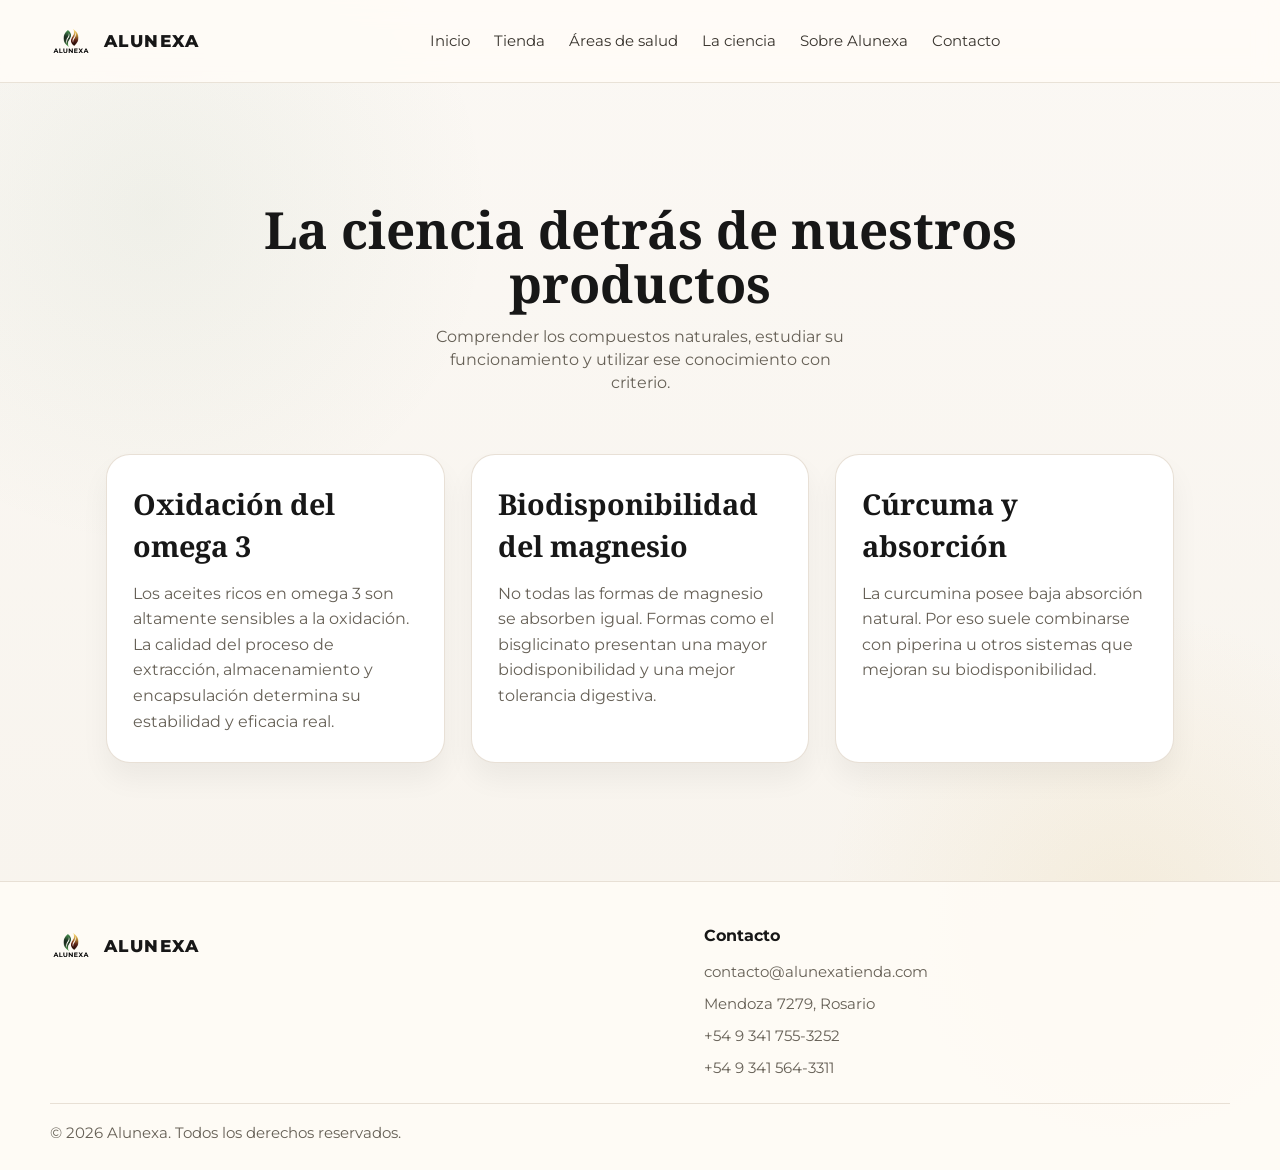
==== ciencia.html @ 4ccedc5e "Create science page" ====
<!DOCTYPE html>
<html lang="es">
<head>

<meta charset="UTF-8">
<meta name="viewport" content="width=device-width, initial-scale=1.0">

<title>La ciencia detrás de nuestros productos</title>

<meta name="description" content="Información clara y basada en evidencia sobre los compuestos presentes en los productos Alunexa.">

<link rel="preconnect" href="https://fonts.googleapis.com">
<link rel="preconnect" href="https://fonts.gstatic.com" crossorigin>

<link href="https://fonts.googleapis.com/css2?family=Montserrat:wght@400;500;600;700&family=Noto+Sans:wght@400;500;600&family=Noto+Serif:wght@400;500;700&display=swap" rel="stylesheet">

<link rel="stylesheet" href="styles.css">

<style>

.science-page{
padding:120px 0 90px;
}

.science-header{
max-width:900px;
margin:0 auto 60px;
text-align:center;
}

.science-header h1{
margin:0 0 14px;
font-family:"Noto Serif",serif;
font-size:clamp(2.6rem,4vw,4rem);
line-height:1.05;
}

.science-header p{
margin:0 auto;
max-width:40ch;
color:var(--muted);
}

.science-grid{
max-width:1100px;
margin:0 auto;
display:grid;
grid-template-columns:repeat(3,minmax(0,1fr));
gap:26px;
padding:0 16px;
}

.science-card{
background:white;
border:1px solid rgba(231,223,212,.95);
border-radius:24px;
padding:28px 26px;
box-shadow:0 16px 28px rgba(17,17,17,.05);
}

.science-card h2{
margin:0 0 14px;
font-family:"Noto Serif",serif;
font-size:1.8rem;
}

.science-card p{
margin:0;
color:var(--muted);
line-height:1.6;
}

@media (max-width:900px){

.science-grid{
grid-template-columns:1fr;
}

}

</style>

</head>

<body>

<header class="site-header">

<div class="container header-inner">

<a href="index.html" class="brand">
<img class="brand-logo" src="assets/logo-alunexa.svg" alt="Logo Alunexa">
<div class="brand-name">ALUNEXA</div>
</a>

<nav class="nav" aria-label="Principal">

<a href="index.html">Inicio</a>
<a href="tienda.html">Tienda</a>
<a href="index.html#areas">Áreas de salud</a>
<a href="ciencia.html">La ciencia</a>
<a href="sobre-alunexa.html">Sobre Alunexa</a>
<a href="sobre-alunexa.html#contacto">Contacto</a>

</nav>

</div>

</header>

<main class="science-page">

<section class="science-header">

<h1>La ciencia detrás de nuestros productos</h1>

<p>
Comprender los compuestos naturales, estudiar su funcionamiento y utilizar ese conocimiento con criterio.
</p>

</section>

<section class="science-grid">

<article id="omega-3" class="science-card">

<h2>Oxidación del omega 3</h2>

<p>
Los aceites ricos en omega 3 son altamente sensibles a la oxidación. La calidad del proceso de extracción, almacenamiento y encapsulación determina su estabilidad y eficacia real.
</p>

</article>

<article id="magnesio" class="science-card">

<h2>Biodisponibilidad del magnesio</h2>

<p>
No todas las formas de magnesio se absorben igual. Formas como el bisglicinato presentan una mayor biodisponibilidad y una mejor tolerancia digestiva.
</p>

</article>

<article id="curcuma" class="science-card">

<h2>Cúrcuma y absorción</h2>

<p>
La curcumina posee baja absorción natural. Por eso suele combinarse con piperina u otros sistemas que mejoran su biodisponibilidad.
</p>

</article>

</section>

</main>

<footer class="site-footer">

<div class="container">

<div class="footer-grid" style="grid-template-columns:1.2fr 1fr;">

<div class="footer-brand">

<div class="brand">
<img class="brand-logo" src="assets/logo-alunexa.svg" alt="Logo Alunexa">
<div class="brand-name">ALUNEXA</div>
</div>

</div>

<div class="footer-col">

<h4>Contacto</h4>

<div class="footer-links">

<a href="mailto:contacto@alunexatienda.com">contacto@alunexatienda.com</a>
<span>Mendoza 7279, Rosario</span>
<a href="tel:+5493417553252">+54 9 341 755-3252</a>
<a href="tel:+5493415643311">+54 9 341 564-3311</a>

</div>

</div>

</div>

<div class="footer-bottom">

<span>© 2026 Alunexa. Todos los derechos reservados.</span>

</div>

</div>

</footer>

</body>

</html>
---- styles.css ----
:root{
  --bg:#f7f3ec;
  --bg-soft:#fffdfa;
  --line:#e7dfd4;
  --text:#171717;
  --muted:#666056;
  --green:#437848;
  --green-deep:#23482c;
  --gold:#d6b15a;
  --shadow:0 18px 34px rgba(17,17,17,.08);
  --radius-xl:30px;
  --radius-lg:24px;
  --radius-md:18px;
  --container:1180px;
}

*{box-sizing:border-box}
html{scroll-behavior:smooth}
body{
  margin:0;
  font-family:"Montserrat","Noto Sans",Arial,sans-serif;
  color:var(--text);
  background:
    radial-gradient(circle at 12% 18%, rgba(67,120,72,.06), transparent 23%),
    radial-gradient(circle at 88% 78%, rgba(214,177,90,.12), transparent 21%),
    linear-gradient(180deg, #fbf8f4 0%, var(--bg) 100%);
  line-height:1.45;
}

img{max-width:100%;display:block}
a{text-decoration:none;color:inherit}
button{font:inherit}

.container{
  width:min(var(--container), calc(100% - 34px));
  margin:0 auto;
}

.section{padding:76px 0}
.section-tight{padding:52px 0}

.heading-serif{
  font-family:"Noto Serif",serif;
  font-weight:500;
  letter-spacing:-.02em;
}

.eyebrow{
  display:inline-flex;
  align-items:center;
  gap:10px;
  text-transform:uppercase;
  letter-spacing:.16em;
  font-size:.82rem;
  font-weight:700;
  color:var(--green-deep);
}
.eyebrow::before,
.eyebrow::after{
  content:"";
  width:26px;
  height:1px;
  background:rgba(35,72,44,.28);
}

.section-head{
  max-width:880px;
  margin:0 auto;
  text-align:center;
}
.section-title{
  margin:0;
  font-size:clamp(1.95rem, 3vw, 3rem);
  line-height:1.12;
}
.section-head p{
  margin:14px auto 0;
  max-width:58ch;
  color:var(--muted);
  font-size:1rem;
}

.site-header{
  position:sticky;
  top:0;
  z-index:20;
  backdrop-filter:blur(12px);
  background:rgba(255,252,247,.84);
  border-bottom:1px solid rgba(231,223,212,.9);
}
.header-inner{
  min-height:82px;
  display:grid;
  grid-template-columns:auto 1fr auto;
  gap:20px;
  align-items:center;
}
.brand{
  display:flex;
  align-items:center;
  gap:12px;
}
.brand-logo{
  width:42px;
  height:42px;
  object-fit:contain;
}
.brand-name{
  font-size:1.08rem;
  font-weight:800;
  letter-spacing:.08em;
}

.nav{
  display:flex;
  justify-content:center;
  gap:24px;
  flex-wrap:wrap;
}
.nav a{
  position:relative;
  padding:6px 0;
  font-size:.95rem;
  color:#39342e;
}
.nav a::after{
  content:"";
  position:absolute;
  left:0;
  bottom:0;
  width:100%;
  height:1px;
  background:var(--gold);
  transform:scaleX(0);
  transform-origin:center;
  transition:transform .22s ease;
}
.nav a:hover::after{transform:scaleX(1)}

.header-actions{
  display:flex;
  align-items:center;
  gap:10px;
}

.icon-btn,
.btn,
.btn-mini{
  border-radius:999px;
  border:1px solid transparent;
  transition:.22s ease;
  cursor:pointer;
}
.icon-btn{
  width:44px;
  height:44px;
  display:inline-grid;
  place-items:center;
  background:var(--bg-soft);
  border-color:rgba(231,223,212,.95);
  box-shadow:0 8px 18px rgba(17,17,17,.05);
  font-size:1.1rem;
}
.btn,
.btn-mini{
  min-height:38px;
  padding:0 15px;
  font-size:.83rem;
  letter-spacing:.02em;
  background:linear-gradient(180deg, #e0c26d 0%, var(--gold) 100%);
  color:#312617;
  font-weight:700;
  box-shadow:0 10px 18px rgba(214,177,90,.18);
}
.btn{
  min-height:50px;
  padding:0 22px;
}
.btn-mini{
  min-height:40px;
  padding:0 16px;
  font-size:.88rem;
}
.icon-btn:hover,
.btn:hover,
.btn-mini:hover{
  transform:translateY(-1px);
}

.hero-wrap{padding:26px 0 22px}
.hero-stack{
  background:rgba(255,253,250,.82);
  border:1px solid rgba(231,223,212,.95);
  border-radius:var(--radius-xl);
  overflow:hidden;
  box-shadow:var(--shadow);
  position:relative;
}
.hero-slider{
  position:relative;
}
.hero-track{
  display:flex;
  width:100%;
  transition:transform .45s ease;
  will-change:transform;
}
.hero-panel{
  min-width:100%;
  min-height:540px;
  display:grid;
  grid-template-columns:.9fr 1.1fr;
  align-items:stretch;
  background:
    linear-gradient(180deg, rgba(255,255,255,.92), rgba(255,255,255,.95)),
    linear-gradient(135deg, #fbf8f3 0%, #f2ece2 100%);
}
.hero-copy{
  padding:78px 56px 74px 64px;
  display:flex;
  flex-direction:column;
  justify-content:center;
  position:relative;
  z-index:2;
}
.hero-copy h1,
.hero-copy h2{
  margin:0 0 18px;
  line-height:1.02;
  max-width:10ch;
  font-size:clamp(2.4rem, 4.6vw, 4.4rem);
}
.hero-copy p{
  margin:0 0 24px;
  max-width:30ch;
  font-size:1.04rem;
  color:var(--muted);
}
.mini-note{
  font-size:.84rem;
  text-transform:uppercase;
  letter-spacing:.16em;
  font-weight:700;
  color:var(--green-deep);
  margin-bottom:18px;
}

.hero-visual{
  position:relative;
  overflow:hidden;
  background:
    radial-gradient(circle at 75% 28%, rgba(67,120,72,.12), transparent 24%),
    radial-gradient(circle at 32% 82%, rgba(214,177,90,.16), transparent 24%),
    linear-gradient(135deg, #f9f5ee 0%, #eee7dc 100%);
}
.hero-products{
  position:absolute;
  inset:0;
  display:flex;
  align-items:end;
  justify-content:center;
  gap:20px;
  padding:34px 34px 28px;
  z-index:2;
}

.texture,
.abstract{
  position:absolute;
  pointer-events:none;
}
.texture-a{
  width:180px;
  height:180px;
  left:16px;
  top:20px;
  opacity:.16;
  background:radial-gradient(circle at 40% 40%, rgba(67,120,72,.28), transparent 62%);
}
.texture-b{
  width:160px;
  height:160px;
  right:18px;
  bottom:18px;
  opacity:.16;
  background:radial-gradient(circle at 55% 55%, rgba(214,177,90,.32), transparent 64%);
}
.abstract.seed{
  width:180px;
  height:180px;
  left:14px;
  top:26px;
  opacity:.18;
  background-image:
    radial-gradient(ellipse at 50% 50%, rgba(142,112,71,.6) 0 18%, transparent 19%),
    radial-gradient(ellipse at 30% 70%, rgba(142,112,71,.45) 0 14%, transparent 15%),
    radial-gradient(ellipse at 70% 30%, rgba(142,112,71,.38) 0 12%, transparent 13%);
}
.abstract.turmeric{
  width:188px;
  height:120px;
  left:24px;
  bottom:18px;
  opacity:.18;
  background-image:
    radial-gradient(ellipse at 42% 52%, rgba(209,141,54,.44) 0 28%, transparent 29%),
    radial-gradient(ellipse at 68% 52%, rgba(209,141,54,.32) 0 24%, transparent 25%);
}
.abstract.b12leaf{
  width:180px;
  height:240px;
  right:16px;
  top:22px;
  opacity:.18;
  background-image:linear-gradient(180deg, rgba(104,146,80,.44), rgba(78,112,57,.22));
  clip-path:polygon(51% 0, 62% 8%, 76% 18%, 88% 34%, 95% 52%, 92% 76%, 79% 94%, 60% 100%, 49% 83%, 42% 66%, 36% 48%, 32% 32%, 35% 16%);
}
.abstract.orange{
  width:200px;
  height:200px;
  right:26px;
  bottom:24px;
  opacity:.14;
  background-image:
    radial-gradient(circle at 50% 50%, rgba(214,145,61,.34) 0 28%, transparent 29%),
    radial-gradient(circle at 50% 50%, rgba(214,145,61,.2) 30% 38%, transparent 39%);
}
.abstract.almond{
  opacity:.12;
}
.abstract.oil{
  width:200px;
  height:160px;
  opacity:.12;
  background-image:
    radial-gradient(circle at 48% 55%, rgba(208,170,83,.34) 0 18%, transparent 19%),
    radial-gradient(circle at 68% 66%, rgba(208,170,83,.24) 0 10%, transparent 11%);
}

.hero-slider-controls{
  position:absolute;
  inset:0;
  z-index:5;
  pointer-events:none;
}
.hero-nav,
.hero-dots{
  pointer-events:auto;
}
.hero-nav{
  position:absolute;
  inset:0;
}
.hero-arrow{
  position:absolute;
  top:50%;
  transform:translateY(-50%);
  width:36px;
  height:36px;
  border-radius:999px;
  border:1px solid rgba(231,223,212,.72);
  background:rgba(255,253,250,.42);
  color:rgba(23,23,23,.42);
  display:grid;
  place-items:center;
  box-shadow:0 8px 18px rgba(17,17,17,.03);
  cursor:pointer;
  opacity: 0.16;
  transition:.22s ease;
  backdrop-filter:blur(4px);
}

.hero-arrow:hover{
  opacity:.62;
  background:rgba(255,253,250,.68);
  color:rgba(23,23,23,.62);
}
#heroPrev{
  left:12px;
}

#heroNext{
  right:12px;
}
.hero-dots{
  position:absolute;
  right:16px;
  top:50%;
  transform:translateY(-50%);
  display:flex;
  flex-direction:column;
  gap:8px;
  align-items:center;
  justify-content:center;
}
.hero-dot{
  width:6px;
  height:6px;
}

.hero-dot.active{
  width:28px;
  height:6px;
}

.quote-block{
  text-align:center;
  background:
radial-gradient(circle at 15% 20%, rgba(67,120,72,.05), transparent 25%),
radial-gradient(circle at 85% 80%, rgba(214,177,90,.08), transparent 22%),
rgba(255,253,249,.6);
  border-top:1px solid rgba(231,223,212,.85);
  border-bottom:1px solid rgba(231,223,212,.85);
  position:relative;
  overflow:hidden;
  padding:80px 0;
}
.quote-card{
  position:relative;
  z-index:1;
  padding:10px 20px;
  max-width:900px;
  margin:0 auto;
}
.quote-card blockquote{
  margin:0;
  font-size:clamp(2.1rem, 3.5vw, 3rem);
  line-height:1.25;
  color:#3a332c;
  font-family:"Noto Serif",serif;
  letter-spacing:-.01em;
}
.quote-card p{
  margin:18px auto 0;
  max-width:46ch;
  color:var(--muted);
  font-size:1.05rem;
}

.area-strip{
  background:rgba(255,253,250,.68);
  border:1px solid rgba(231,223,212,.95);
  border-radius:26px;
  box-shadow:0 12px 22px rgba(17,17,17,.04);
  padding:34px 24px 28px;
}
.grid-areas{
  display:grid;
  grid-template-columns:repeat(4, minmax(0,1fr));
  gap:18px 26px;
  margin-top:34px;
}
.health-link{
  display:flex;
  align-items:center;
  gap:14px;
  padding:14px 4px;
  border-bottom:1px solid rgba(35,72,44,.08);
  color:#2d2924;
  transition:.22s ease;
}
.health-symbol{
  width:32px;
  height:32px;
  border-radius:50%;
  border:1px solid rgba(35,72,44,.14);
  display:grid;
  place-items:center;
  color:#3a352f;
  font-size:.9rem;
  background:rgba(255,255,255,.55);
  flex:0 0 auto;
  transition:.22s ease;
}
.health-link:hover{
  transform:translateX(4px);
}
.health-link span:last-child{
  font-size:1rem;
  letter-spacing:.01em;
}
.health-link:hover .health-symbol{
  border-color:rgba(214,177,90,.42);
  background:rgba(255,255,255,.8);
}

.science-grid,
.about-wrap,
.combo-grid,
.footer-grid{
  display:grid;
  gap:22px;
}
.science-grid{
  grid-template-columns:repeat(3, minmax(0,1fr));
  margin-top:32px;
}
.science-card,
.combo-card{
  background:rgba(255,253,250,.9);
  border:1px solid rgba(231,223,212,.95);
  border-radius:24px;
  overflow:hidden;
  box-shadow:0 14px 26px rgba(17,17,17,.05);
}
.science-media{
  aspect-ratio:1.34 / 1;
  position:relative;
  overflow:hidden;
  background:linear-gradient(135deg, #f6f1e8 0%, #ebe3d8 100%);
}
.science-art{
  position:absolute;
  inset:0;
  opacity:.95;
}
.science-omega{
  background:
    radial-gradient(circle at 32% 44%, rgba(223,194,116,.9) 0 18%, transparent 19%),
    radial-gradient(circle at 50% 52%, rgba(223,194,116,.7) 0 25%, transparent 26%);
}
.science-mag{
  background:
    radial-gradient(circle at 52% 48%, rgba(247,247,247,.96) 0 14%, transparent 15%),
    radial-gradient(circle at 66% 54%, rgba(231,231,231,.92) 0 12%, transparent 13%);
}
.science-curcuma{
  background:
    radial-gradient(circle at 56% 48%, rgba(236,180,57,.92) 0 18%, transparent 19%),
    radial-gradient(circle at 40% 64%, rgba(195,134,28,.72) 0 12%, transparent 13%);
}
.science-bottle{
  position:absolute;
  bottom:12px;
  left:14px;
  width:74px;
  aspect-ratio:3 / 5;
  border-radius:12px;
  background:linear-gradient(180deg, #7a3d28, #38150e);
}
.science-copy,
.combo-copy,
.about-copy{
  padding:22px 22px 24px;
}
.science-copy h3,
.combo-copy h3{
  margin:0 0 10px;
  font-size:1.16rem;
}
.science-copy p,
.combo-copy p,
.about-copy p{
  margin:0;
  color:var(--muted);
}

.about-wrap{
  grid-template-columns:1fr 1fr;
  margin-top:32px;
}
.about-copy,
.about-media{
  background:rgba(255,253,250,.92);
  border:1px solid rgba(231,223,212,.95);
  border-radius:28px;
  overflow:hidden;
  box-shadow:0 14px 26px rgba(17,17,17,.05);
}
.about-copy{
  padding:34px 30px;
  display:flex;
  flex-direction:column;
  gap:16px;
  justify-content:center;
}
.about-copy h2{
  margin:0;
  line-height:1.1;
  font-size:clamp(1.9rem, 3vw, 3rem);
}
.story-text{
  display:grid;
  gap:14px;
}
.about-media{
  min-height:420px;
  position:relative;
  background:linear-gradient(135deg, #f8f4ed 0%, #ebe2d6 100%);
}
.lab-stage{position:absolute;inset:0}
.lab-panel{
  position:absolute;
  inset:38px;
  border-radius:22px;
  border:1px solid rgba(255,255,255,.38);
  background:linear-gradient(180deg, rgba(255,255,255,.2), rgba(255,255,255,.06));
}
.lab-card,
.lab-card.small,
.beaker,
.mortar,
.bottle-lab{
  position:absolute;
  border-radius:20px;
  background:linear-gradient(135deg, rgba(255,255,255,.5), rgba(255,255,255,.12));
  border:1px solid rgba(255,255,255,.44);
}
.lab-card{
  left:10%;
  top:12%;
  width:44%;
  height:34%;
}
.lab-card.small{
  right:9%;
  bottom:12%;
  width:32%;
  height:26%;
}
.beaker{
  left:56%;
  bottom:12%;
  width:70px;
  height:110px;
}
.mortar{
  right:8%;
  bottom:12%;
  width:96px;
  height:70px;
  border-radius:50px 50px 24px 24px;
}
.bottle-lab{
  left:16%;
  bottom:12%;
  width:44px;
  height:120px;
}

.combo-grid{
  grid-template-columns:minmax(0,1fr);
  max-width:860px;
  margin:32px auto 0;
}
.combo-top{
  padding:18px 20px 0;
  color:var(--green-deep);
  font-size:.8rem;
  letter-spacing:.14em;
  text-transform:uppercase;
  font-weight:700;
}

.site-footer{
  margin-top:28px;
  border-top:1px solid rgba(231,223,212,.95);
  background:rgba(255,252,247,.9);
  padding:42px 0 26px;
}
.footer-grid{
  grid-template-columns:1.2fr .8fr .8fr 1fr;
}
.footer-col h4{
  margin:0 0 14px;
  font-size:1rem;
}
.footer-links{
  display:grid;
  gap:10px;
}
.footer-note,
.footer-links a,
.footer-links span,
.footer-bottom{
  color:var(--muted);
  font-size:.95rem;
}
.footer-bottom{
  border-top:1px solid rgba(231,223,212,.95);
  margin-top:24px;
  padding-top:18px;
  display:flex;
  flex-wrap:wrap;
  justify-content:space-between;
  gap:12px;
}

@media (max-width:1120px){
  .hero-panel,
  .about-wrap,
  .science-grid,
  .grid-areas,
  .footer-grid{
    grid-template-columns:repeat(2, minmax(0,1fr));
  }
}

@media (max-width:760px){
  .section{padding:58px 0}
  .header-inner{
grid-template-columns:auto 1fr;
}
  .nav{display:none}
  .hero-panel,
  .about-wrap,
  .science-grid,
  .grid-areas,
  .footer-grid{
    grid-template-columns:1fr;
  }
  .hero-copy{
    padding:42px 24px 28px;
  }
  .hero-copy h1,
  .hero-copy h2{
    max-width:none;
  }
  .quote-card{
    padding:36px 12px;
  }
}
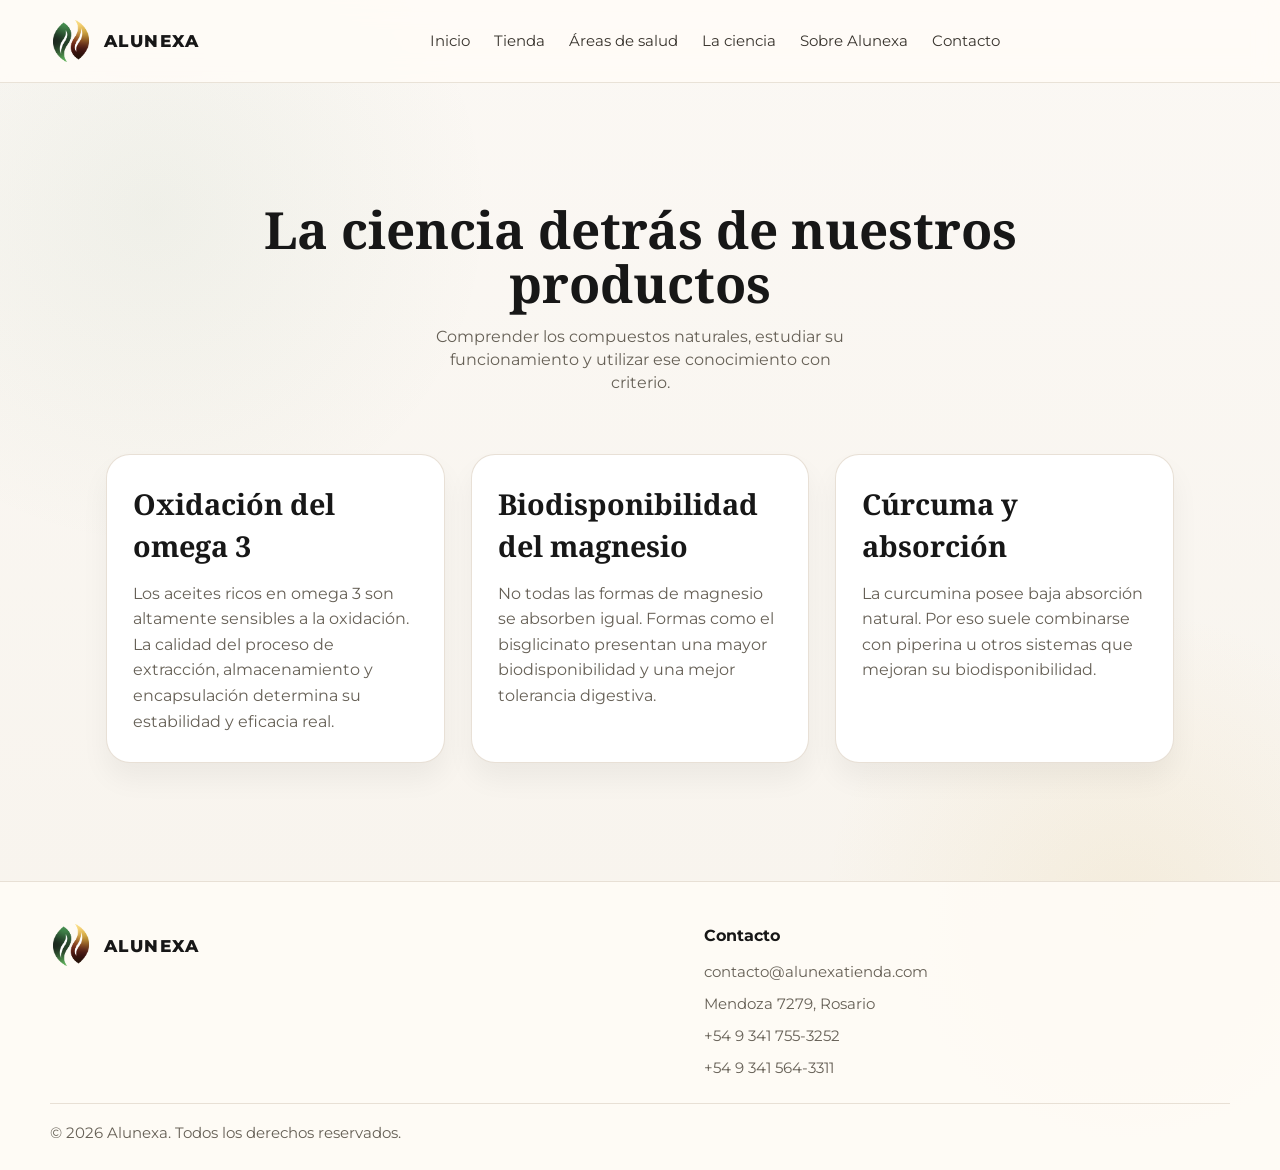
==== commit 8a930c92: "Reemplaza logo con Recurso 1.png (fondo transparente) Co-Authored-By: Claude Sonnet 4.6 <noreply@ant" ====
--- a/ciencia.html
+++ b/ciencia.html
@@ -8,7 +8,17 @@
 <title>La ciencia detrás de nuestros productos</title>
 
 <meta name="description" content="Información clara y basada en evidencia sobre los compuestos presentes en los productos Alunexa.">
-
+<meta property="og:type" content="website">
+<meta property="og:url" content="https://alunexa-site.vercel.app/ciencia.html">
+<meta property="og:title" content="La ciencia detrás de nuestros productos — Alunexa">
+<meta property="og:description" content="Información clara y basada en evidencia sobre los compuestos presentes en los productos Alunexa.">
+<meta property="og:image" content="https://alunexa-site.vercel.app/assets/logo-alunexa.png">
+<meta property="og:locale" content="es_AR">
+<meta property="og:site_name" content="Alunexa">
+<meta name="twitter:card" content="summary_large_image">
+<meta name="twitter:title" content="La ciencia detrás de nuestros productos — Alunexa">
+<meta name="twitter:description" content="Información clara y basada en evidencia sobre los compuestos presentes en los productos Alunexa.">
+<link rel="icon" href="assets/logo-alunexa.png" type="image/png">
 <link rel="preconnect" href="https://fonts.googleapis.com">
 <link rel="preconnect" href="https://fonts.gstatic.com" crossorigin>
 
@@ -83,32 +93,52 @@
 </head>
 
 <body>
+<a href="#main" class="sr-only">Saltar al contenido principal</a>
 
 <header class="site-header">
-
 <div class="container header-inner">
 
-<a href="index.html" class="brand">
-<img class="brand-logo" src="assets/logo-alunexa.svg" alt="Logo Alunexa">
+<a href="index.html" class="brand" aria-label="Alunexa inicio">
+<img class="brand-logo" src="assets/logo-alunexa.png" alt="Logo Alunexa">
 <div class="brand-name">ALUNEXA</div>
 </a>
 
 <nav class="nav" aria-label="Principal">
-
 <a href="index.html">Inicio</a>
 <a href="tienda.html">Tienda</a>
 <a href="index.html#areas">Áreas de salud</a>
 <a href="ciencia.html">La ciencia</a>
 <a href="sobre-alunexa.html">Sobre Alunexa</a>
 <a href="sobre-alunexa.html#contacto">Contacto</a>
-
 </nav>
 
+<button
+  class="menu-toggle"
+  id="menuToggle"
+  aria-label="Abrir menú"
+  aria-expanded="false"
+  aria-controls="mobileMenu">
+  <span></span>
+  <span></span>
+  <span></span>
+</button>
+
+</div>
+
+<div class="mobile-menu" id="mobileMenu">
+  <nav class="mobile-nav" aria-label="Menú móvil">
+    <a href="index.html">Inicio</a>
+    <a href="tienda.html">Tienda</a>
+    <a href="index.html#areas">Áreas de salud</a>
+    <a href="ciencia.html">La ciencia</a>
+    <a href="sobre-alunexa.html">Sobre Alunexa</a>
+    <a href="sobre-alunexa.html#contacto">Contacto</a>
+  </nav>
 </div>
 
 </header>
 
-<main class="science-page">
+<main id="main" class="science-page">
 
 <section class="science-header">
 
@@ -165,7 +195,7 @@
 <div class="footer-brand">
 
 <div class="brand">
-<img class="brand-logo" src="assets/logo-alunexa.svg" alt="Logo Alunexa">
+<img class="brand-logo" src="assets/logo-alunexa.png" alt="Logo Alunexa">
 <div class="brand-name">ALUNEXA</div>
 </div>
 
@@ -198,6 +228,8 @@
 
 </footer>
 
+<script src="script.js" defer></script>
+<script defer src="/_vercel/insights/script.js"></script>
 </body>
 
 </html>
--- a/styles.css
+++ b/styles.css
@@ -45,39 +45,16 @@
   letter-spacing:-.02em;
 }
 
-.eyebrow{
-  display:inline-flex;
-  align-items:center;
-  gap:10px;
-  text-transform:uppercase;
-  letter-spacing:.16em;
-  font-size:.82rem;
-  font-weight:700;
-  color:var(--green-deep);
-}
-.eyebrow::before,
-.eyebrow::after{
-  content:"";
-  width:26px;
-  height:1px;
-  background:rgba(35,72,44,.28);
-}
-
 .section-head{
   max-width:880px;
   margin:0 auto;
   text-align:center;
 }
+
 .section-title{
   margin:0;
   font-size:clamp(1.95rem, 3vw, 3rem);
   line-height:1.12;
-}
-.section-head p{
-  margin:14px auto 0;
-  max-width:58ch;
-  color:var(--muted);
-  font-size:1rem;
 }
 
 .site-header{
@@ -88,6 +65,7 @@
   background:rgba(255,252,247,.84);
   border-bottom:1px solid rgba(231,223,212,.9);
 }
+
 .header-inner{
   min-height:82px;
   display:grid;
@@ -95,16 +73,19 @@
   gap:20px;
   align-items:center;
 }
+
 .brand{
   display:flex;
   align-items:center;
   gap:12px;
 }
+
 .brand-logo{
   width:42px;
   height:42px;
   object-fit:contain;
 }
+
 .brand-name{
   font-size:1.08rem;
   font-weight:800;
@@ -117,12 +98,14 @@
   gap:24px;
   flex-wrap:wrap;
 }
+
 .nav a{
   position:relative;
   padding:6px 0;
   font-size:.95rem;
   color:#39342e;
 }
+
 .nav a::after{
   content:"";
   position:absolute;
@@ -133,61 +116,100 @@
   background:var(--gold);
   transform:scaleX(0);
   transform-origin:center;
-  transition:transform .22s ease;
-}
-.nav a:hover::after{transform:scaleX(1)}
-
-.header-actions{
+  transition:all .22s ease;
+}
+
+.nav a:hover::after{
+  transform:scaleX(1);
+}
+
+.menu-toggle{
+  display:none;
+  width:44px;
+  height:44px;
+  border:none;
+  background:transparent;
+  padding:0;
+  cursor:pointer;
+  align-items:center;
+  justify-content:center;
+  flex-direction:column;
+  gap:5px;
+}
+
+.menu-toggle span{
+  display:block;
+  width:20px;
+  height:1.5px;
+  background:#2d2924;
+  transition:all .22s ease;
+}
+
+.mobile-menu{
+  display:none;
+  border-top:1px solid rgba(231,223,212,.9);
+  background:rgba(255,252,247,.96);
+}
+
+.mobile-nav{
   display:flex;
-  align-items:center;
-  gap:10px;
-}
-
-.icon-btn,
+  flex-direction:column;
+  gap:0;
+  padding:10px 18px 16px;
+}
+
+.mobile-nav a{
+  padding:14px 0;
+  border-bottom:1px solid rgba(35,72,44,.08);
+  color:#2d2924;
+  font-size:.98rem;
+}
+
+.mobile-nav a:last-child{
+  border-bottom:none;
+}
+
+.mobile-menu.is-open{
+  display:block;
+}
+
 .btn,
 .btn-mini{
+  display:inline-flex;
+  align-items:center;
+  justify-content:center;
   border-radius:999px;
   border:1px solid transparent;
-  transition:.22s ease;
+  transition:all .22s ease;
   cursor:pointer;
-}
-.icon-btn{
-  width:44px;
-  height:44px;
-  display:inline-grid;
-  place-items:center;
-  background:var(--bg-soft);
-  border-color:rgba(231,223,212,.95);
-  box-shadow:0 8px 18px rgba(17,17,17,.05);
-  font-size:1.1rem;
-}
-.btn,
+  background:linear-gradient(180deg, #e0c26d 0%, var(--gold) 100%);
+  color:#312617;
+  font-weight:700;
+}
+
+.btn{
+  min-height:50px;
+  padding:0 22px;
+  box-shadow:0 12px 22px rgba(214,177,90,.24);
+}
+
 .btn-mini{
   min-height:38px;
   padding:0 15px;
   font-size:.83rem;
   letter-spacing:.02em;
-  background:linear-gradient(180deg, #e0c26d 0%, var(--gold) 100%);
-  color:#312617;
-  font-weight:700;
   box-shadow:0 10px 18px rgba(214,177,90,.18);
 }
-.btn{
-  min-height:50px;
-  padding:0 22px;
-}
-.btn-mini{
-  min-height:40px;
-  padding:0 16px;
-  font-size:.88rem;
-}
-.icon-btn:hover,
+
 .btn:hover,
 .btn-mini:hover{
   transform:translateY(-1px);
 }
 
-.hero-wrap{padding:26px 0 22px}
+.hero-wrap{
+  padding:26px 0 22px;
+}
+
 .hero-stack{
   background:rgba(255,253,250,.82);
   border:1px solid rgba(231,223,212,.95);
@@ -196,15 +218,18 @@
   box-shadow:var(--shadow);
   position:relative;
 }
+
 .hero-slider{
   position:relative;
 }
+
 .hero-track{
   display:flex;
   width:100%;
   transition:transform .45s ease;
   will-change:transform;
 }
+
 .hero-panel{
   min-width:100%;
   min-height:540px;
@@ -215,6 +240,7 @@
     linear-gradient(180deg, rgba(255,255,255,.92), rgba(255,255,255,.95)),
     linear-gradient(135deg, #fbf8f3 0%, #f2ece2 100%);
 }
+
 .hero-copy{
   padding:78px 56px 74px 64px;
   display:flex;
@@ -223,6 +249,7 @@
   position:relative;
   z-index:2;
 }
+
 .hero-copy h1,
 .hero-copy h2{
   margin:0 0 18px;
@@ -230,12 +257,14 @@
   max-width:10ch;
   font-size:clamp(2.4rem, 4.6vw, 4.4rem);
 }
+
 .hero-copy p{
   margin:0 0 24px;
   max-width:30ch;
   font-size:1.04rem;
   color:var(--muted);
 }
+
 .mini-note{
   font-size:.84rem;
   text-transform:uppercase;
@@ -253,6 +282,7 @@
     radial-gradient(circle at 32% 82%, rgba(214,177,90,.16), transparent 24%),
     linear-gradient(135deg, #f9f5ee 0%, #eee7dc 100%);
 }
+
 .hero-products{
   position:absolute;
   inset:0;
@@ -264,11 +294,81 @@
   z-index:2;
 }
 
+.hero-products-mag{
+  gap:12px;
+  align-items:center;
+  justify-content:center;
+  padding:24px;
+}
+
+.hero-products-b12{
+  justify-content:flex-end;
+  padding-right:58px;
+  align-items:center;
+}
+
+.hero-products-nad{
+  justify-content:flex-end;
+  padding-right:68px;
+  align-items:center;
+}
+
+.hero-bottle{
+  height:auto;
+  object-fit:contain;
+}
+
+.hero-bottle-mag{
+  width:min(31%, 270px);
+  filter:drop-shadow(0 20px 28px rgba(17,17,17,.16));
+}
+
+
+.hero-bottle-b12{
+  width:min(66%, 460px);
+  filter:drop-shadow(0 22px 30px rgba(17,17,17,.18));
+}
+
+.nad-card{
+  width:min(60%, 410px);
+  min-height:250px;
+  border-radius:24px;
+  border:1px solid rgba(231,223,212,.9);
+  background:linear-gradient(135deg, rgba(255,255,255,.88), rgba(255,255,255,.62));
+  box-shadow:0 22px 34px rgba(17,17,17,.08);
+  display:grid;
+  place-items:center;
+  text-align:center;
+  padding:28px;
+}
+
+.nad-tag{
+  font-size:.78rem;
+  letter-spacing:.18em;
+  text-transform:uppercase;
+  color:var(--green-deep);
+  font-weight:700;
+  margin-bottom:10px;
+}
+
+.nad-title{
+  font-size:2.4rem;
+  line-height:1;
+  margin-bottom:10px;
+}
+
+.nad-text{
+  color:var(--muted);
+  max-width:22ch;
+  margin:0 auto;
+}
+
 .texture,
 .abstract{
   position:absolute;
   pointer-events:none;
 }
+
 .texture-a{
   width:180px;
   height:180px;
@@ -277,6 +377,7 @@
   opacity:.16;
   background:radial-gradient(circle at 40% 40%, rgba(67,120,72,.28), transparent 62%);
 }
+
 .texture-b{
   width:160px;
   height:160px;
@@ -285,6 +386,7 @@
   opacity:.16;
   background:radial-gradient(circle at 55% 55%, rgba(214,177,90,.32), transparent 64%);
 }
+
 .abstract.seed{
   width:180px;
   height:180px;
@@ -296,6 +398,7 @@
     radial-gradient(ellipse at 30% 70%, rgba(142,112,71,.45) 0 14%, transparent 15%),
     radial-gradient(ellipse at 70% 30%, rgba(142,112,71,.38) 0 12%, transparent 13%);
 }
+
 .abstract.turmeric{
   width:188px;
   height:120px;
@@ -306,6 +409,7 @@
     radial-gradient(ellipse at 42% 52%, rgba(209,141,54,.44) 0 28%, transparent 29%),
     radial-gradient(ellipse at 68% 52%, rgba(209,141,54,.32) 0 24%, transparent 25%);
 }
+
 .abstract.b12leaf{
   width:180px;
   height:240px;
@@ -315,6 +419,7 @@
   background-image:linear-gradient(180deg, rgba(104,146,80,.44), rgba(78,112,57,.22));
   clip-path:polygon(51% 0, 62% 8%, 76% 18%, 88% 34%, 95% 52%, 92% 76%, 79% 94%, 60% 100%, 49% 83%, 42% 66%, 36% 48%, 32% 32%, 35% 16%);
 }
+
 .abstract.orange{
   width:200px;
   height:200px;
@@ -325,12 +430,23 @@
     radial-gradient(circle at 50% 50%, rgba(214,145,61,.34) 0 28%, transparent 29%),
     radial-gradient(circle at 50% 50%, rgba(214,145,61,.2) 30% 38%, transparent 39%);
 }
+
 .abstract.almond{
+  width:160px;
+  height:150px;
+  left:38%;
+  top:24px;
   opacity:.12;
-}
+  background-image:
+    radial-gradient(ellipse at 50% 50%, rgba(160,111,71,.28) 0 16%, transparent 17%),
+    radial-gradient(ellipse at 70% 34%, rgba(160,111,71,.22) 0 12%, transparent 13%);
+}
+
 .abstract.oil{
   width:200px;
   height:160px;
+  left:44%;
+  bottom:22px;
   opacity:.12;
   background-image:
     radial-gradient(circle at 48% 55%, rgba(208,170,83,.34) 0 18%, transparent 19%),
@@ -343,14 +459,17 @@
   z-index:5;
   pointer-events:none;
 }
+
 .hero-nav,
 .hero-dots{
   pointer-events:auto;
 }
+
 .hero-nav{
   position:absolute;
   inset:0;
 }
+
 .hero-arrow{
   position:absolute;
   top:50%;
@@ -365,8 +484,8 @@
   place-items:center;
   box-shadow:0 8px 18px rgba(17,17,17,.03);
   cursor:pointer;
-  opacity: 0.16;
-  transition:.22s ease;
+  opacity:.28;
+  transition:all .22s ease;
   backdrop-filter:blur(4px);
 }
 
@@ -375,6 +494,7 @@
   background:rgba(255,253,250,.68);
   color:rgba(23,23,23,.62);
 }
+
 #heroPrev{
   left:12px;
 }
@@ -382,39 +502,52 @@
 #heroNext{
   right:12px;
 }
+
 .hero-dots{
   position:absolute;
-  right:16px;
-  top:50%;
-  transform:translateY(-50%);
   display:flex;
-  flex-direction:column;
-  gap:8px;
   align-items:center;
   justify-content:center;
 }
+
+.hero-dots-bottom{
+  right:18px;
+  bottom:16px;
+  top:auto;
+  left:auto;
+  transform:none;
+  flex-direction:row;
+  gap:8px;
+}
+
 .hero-dot{
   width:6px;
   height:6px;
+  border-radius:999px;
+  border:none;
+  padding:0;
+  background:rgba(35,72,44,.18);
+  cursor:pointer;
+  transition:all .22s ease;
 }
 
 .hero-dot.active{
   width:28px;
   height:6px;
+  border-radius:999px;
+  background:var(--gold);
 }
 
 .quote-block{
   text-align:center;
-  background:
-radial-gradient(circle at 15% 20%, rgba(67,120,72,.05), transparent 25%),
-radial-gradient(circle at 85% 80%, rgba(214,177,90,.08), transparent 22%),
-rgba(255,253,249,.6);
+  background:rgba(255,253,249,.6);
   border-top:1px solid rgba(231,223,212,.85);
   border-bottom:1px solid rgba(231,223,212,.85);
   position:relative;
   overflow:hidden;
   padding:80px 0;
 }
+
 .quote-card{
   position:relative;
   z-index:1;
@@ -422,6 +555,7 @@
   max-width:900px;
   margin:0 auto;
 }
+
 .quote-card blockquote{
   margin:0;
   font-size:clamp(2.1rem, 3.5vw, 3rem);
@@ -430,11 +564,34 @@
   font-family:"Noto Serif",serif;
   letter-spacing:-.01em;
 }
+
 .quote-card p{
   margin:18px auto 0;
   max-width:46ch;
   color:var(--muted);
   font-size:1.05rem;
+}
+
+.quote-decoration{
+  position:absolute;
+  pointer-events:none;
+  opacity:.12;
+}
+
+.quote-left{
+  left:0;
+  top:0;
+  width:180px;
+  height:180px;
+  background:radial-gradient(circle at 40% 40%, rgba(67,120,72,.18), transparent 60%);
+}
+
+.quote-right{
+  right:0;
+  bottom:0;
+  width:180px;
+  height:180px;
+  background:radial-gradient(circle at 60% 60%, rgba(214,177,90,.18), transparent 60%);
 }
 
 .area-strip{
@@ -444,12 +601,14 @@
   box-shadow:0 12px 22px rgba(17,17,17,.04);
   padding:34px 24px 28px;
 }
+
 .grid-areas{
   display:grid;
   grid-template-columns:repeat(4, minmax(0,1fr));
   gap:18px 26px;
   margin-top:34px;
 }
+
 .health-link{
   display:flex;
   align-items:center;
@@ -457,8 +616,13 @@
   padding:14px 4px;
   border-bottom:1px solid rgba(35,72,44,.08);
   color:#2d2924;
-  transition:.22s ease;
-}
+  transition:all .22s ease;
+}
+
+.health-link:hover{
+  transform:translateX(4px);
+}
+
 .health-symbol{
   width:32px;
   height:32px;
@@ -470,65 +634,77 @@
   font-size:.9rem;
   background:rgba(255,255,255,.55);
   flex:0 0 auto;
-  transition:.22s ease;
-}
-.health-link:hover{
-  transform:translateX(4px);
-}
+  transition:all .22s ease;
+}
+
+.health-link:hover .health-symbol{
+  border-color:rgba(214,177,90,.42);
+  background:rgba(255,255,255,.8);
+}
+
 .health-link span:last-child{
   font-size:1rem;
   letter-spacing:.01em;
 }
-.health-link:hover .health-symbol{
-  border-color:rgba(214,177,90,.42);
-  background:rgba(255,255,255,.8);
-}
-
-.science-grid,
-.about-wrap,
-.combo-grid,
-.footer-grid{
+
+.science-section{
+  background:rgba(255,253,249,.44);
+  border-top:1px solid rgba(231,223,212,.95);
+  border-bottom:1px solid rgba(231,223,212,.95);
+}
+
+.science-grid{
   display:grid;
-  gap:22px;
-}
-.science-grid{
   grid-template-columns:repeat(3, minmax(0,1fr));
-  margin-top:32px;
-}
-.science-card,
-.combo-card{
-  background:rgba(255,253,250,.9);
+  gap:26px;
+  margin-top:38px;
+}
+
+.science-card{
+  background:rgba(255,253,250,.92);
   border:1px solid rgba(231,223,212,.95);
-  border-radius:24px;
+  border-radius:26px;
   overflow:hidden;
-  box-shadow:0 14px 26px rgba(17,17,17,.05);
-}
+  box-shadow:0 16px 28px rgba(17,17,17,.05);
+  transition:all .24s ease;
+}
+
+.science-card:hover{
+  transform:translateY(-4px);
+  box-shadow:0 20px 34px rgba(17,17,17,.08);
+}
+
 .science-media{
   aspect-ratio:1.34 / 1;
   position:relative;
   overflow:hidden;
   background:linear-gradient(135deg, #f6f1e8 0%, #ebe3d8 100%);
 }
+
 .science-art{
   position:absolute;
   inset:0;
   opacity:.95;
 }
+
 .science-omega{
   background:
     radial-gradient(circle at 32% 44%, rgba(223,194,116,.9) 0 18%, transparent 19%),
     radial-gradient(circle at 50% 52%, rgba(223,194,116,.7) 0 25%, transparent 26%);
 }
+
 .science-mag{
   background:
     radial-gradient(circle at 52% 48%, rgba(247,247,247,.96) 0 14%, transparent 15%),
     radial-gradient(circle at 66% 54%, rgba(231,231,231,.92) 0 12%, transparent 13%);
 }
+
 .science-curcuma{
   background:
     radial-gradient(circle at 56% 48%, rgba(236,180,57,.92) 0 18%, transparent 19%),
     radial-gradient(circle at 40% 64%, rgba(195,134,28,.72) 0 12%, transparent 13%);
 }
+
 .science-bottle{
   position:absolute;
   bottom:12px;
@@ -538,35 +714,47 @@
   border-radius:12px;
   background:linear-gradient(180deg, #7a3d28, #38150e);
 }
-.science-copy,
-.combo-copy,
-.about-copy{
+
+.science-bottle-center{
+  left:calc(50% - 38px);
+}
+
+.science-copy{
   padding:22px 22px 24px;
 }
-.science-copy h3,
-.combo-copy h3{
-  margin:0 0 10px;
-  font-size:1.16rem;
-}
-.science-copy p,
-.combo-copy p,
-.about-copy p{
+
+.science-copy h3{
   margin:0;
-  color:var(--muted);
-}
-
-.about-wrap{
-  grid-template-columns:1fr 1fr;
-  margin-top:32px;
-}
-.about-copy,
+  font-size:1.18rem;
+  line-height:1.3;
+  font-family:"Noto Serif", serif;
+  font-weight:500;
+  color:#27231f;
+}
+
+.about-section{
+  position:relative;
+}
+
 .about-media{
   background:rgba(255,253,250,.92);
   border:1px solid rgba(231,223,212,.95);
   border-radius:28px;
   overflow:hidden;
   box-shadow:0 14px 26px rgba(17,17,17,.05);
-}
+  min-height:420px;
+  position:relative;
+  background:linear-gradient(135deg, #f8f4ed 0%, #ebe2d6 100%);
+}
+
+.about-layout{
+  min-height:360px;
+  display:grid;
+  grid-template-columns:1.1fr .9fr;
+  align-items:stretch;
+  overflow:hidden;
+}
+
 .about-copy{
   padding:34px 30px;
   display:flex;
@@ -574,21 +762,53 @@
   gap:16px;
   justify-content:center;
 }
-.about-copy h2{
+
+.about-copy-hero{
+  border:none;
+  box-shadow:none;
+  background:transparent;
+  border-radius:0;
+  padding:52px 46px;
+}
+
+.about-title{
+  font-size:clamp(2rem,3.4vw,3.4rem);
+}
+
+.about-lead{
+  max-width:34ch;
+  color:var(--muted);
   margin:0;
-  line-height:1.1;
-  font-size:clamp(1.9rem, 3vw, 3rem);
-}
-.story-text{
-  display:grid;
-  gap:14px;
-}
-.about-media{
-  min-height:420px;
-  position:relative;
-  background:linear-gradient(135deg, #f8f4ed 0%, #ebe2d6 100%);
-}
-.lab-stage{position:absolute;inset:0}
+}
+
+.lab-stage{
+  position:absolute;
+  inset:0;
+}
+
+.lab-shape-1,
+.lab-shape-2{
+  position:absolute;
+  border-radius:24px;
+  border:1px solid rgba(255,255,255,.35);
+  background:linear-gradient(180deg, rgba(255,255,255,.18), rgba(255,255,255,.06));
+}
+
+.lab-shape-1{
+  left:10%;
+  top:12%;
+  width:42%;
+  height:26%;
+}
+
+.lab-shape-2{
+  right:10%;
+  bottom:12%;
+  width:14%;
+  height:18%;
+  border-radius:999px 999px 24px 24px;
+}
+
 .lab-panel{
   position:absolute;
   inset:38px;
@@ -596,6 +816,7 @@
   border:1px solid rgba(255,255,255,.38);
   background:linear-gradient(180deg, rgba(255,255,255,.2), rgba(255,255,255,.06));
 }
+
 .lab-card,
 .lab-card.small,
 .beaker,
@@ -606,24 +827,28 @@
   background:linear-gradient(135deg, rgba(255,255,255,.5), rgba(255,255,255,.12));
   border:1px solid rgba(255,255,255,.44);
 }
+
 .lab-card{
   left:10%;
   top:12%;
   width:44%;
   height:34%;
 }
+
 .lab-card.small{
   right:9%;
   bottom:12%;
   width:32%;
   height:26%;
 }
+
 .beaker{
   left:56%;
   bottom:12%;
   width:70px;
   height:110px;
 }
+
 .mortar{
   right:8%;
   bottom:12%;
@@ -631,6 +856,7 @@
   height:70px;
   border-radius:50px 50px 24px 24px;
 }
+
 .bottle-lab{
   left:16%;
   bottom:12%;
@@ -638,37 +864,32 @@
   height:120px;
 }
 
-.combo-grid{
-  grid-template-columns:minmax(0,1fr);
-  max-width:860px;
-  margin:32px auto 0;
-}
-.combo-top{
-  padding:18px 20px 0;
-  color:var(--green-deep);
-  font-size:.8rem;
-  letter-spacing:.14em;
-  text-transform:uppercase;
-  font-weight:700;
-}
-
 .site-footer{
   margin-top:28px;
   border-top:1px solid rgba(231,223,212,.95);
   background:rgba(255,252,247,.9);
   padding:42px 0 26px;
 }
+
 .footer-grid{
-  grid-template-columns:1.2fr .8fr .8fr 1fr;
-}
+  display:grid;
+  gap:22px;
+}
+
+.footer-grid-2{
+  grid-template-columns:1.2fr 1fr;
+}
+
 .footer-col h4{
   margin:0 0 14px;
   font-size:1rem;
 }
+
 .footer-links{
   display:grid;
   gap:10px;
 }
+
 .footer-note,
 .footer-links a,
 .footer-links span,
@@ -676,6 +897,7 @@
   color:var(--muted);
   font-size:.95rem;
 }
+
 .footer-bottom{
   border-top:1px solid rgba(231,223,212,.95);
   margin-top:24px;
@@ -686,37 +908,123 @@
   gap:12px;
 }
 
+:focus-visible{
+  outline:2px solid var(--gold);
+  outline-offset:2px;
+}
+
+@media (prefers-reduced-motion: reduce){
+  .hero-track{
+    transition:none;
+  }
+
+  .science-card,
+  .btn,
+  .btn-mini,
+  .health-link,
+  .hero-arrow,
+  .hero-dot,
+  .nav a::after{
+    transition:none;
+  }
+}
+
 @media (max-width:1120px){
-  .hero-panel,
-  .about-wrap,
   .science-grid,
   .grid-areas,
-  .footer-grid{
+  .footer-grid-2{
     grid-template-columns:repeat(2, minmax(0,1fr));
   }
+
+  .about-layout{
+    grid-template-columns:1fr;
+  }
 }
 
 @media (max-width:760px){
-  .section{padding:58px 0}
+  .section{
+    padding:58px 0;
+  }
+
   .header-inner{
-grid-template-columns:auto 1fr;
-}
-  .nav{display:none}
+    grid-template-columns:auto auto;
+    align-items:center;
+  }
+
+  .nav{
+    display:none;
+  }
+
+  .menu-toggle{
+    display:flex;
+    justify-self:end;
+  }
+
   .hero-panel,
-  .about-wrap,
   .science-grid,
   .grid-areas,
-  .footer-grid{
+  .footer-grid-2,
+  .about-layout{
     grid-template-columns:1fr;
   }
+
+  .hero-panel{
+    min-height:auto;
+  }
+
   .hero-copy{
     padding:42px 24px 28px;
   }
+
   .hero-copy h1,
   .hero-copy h2{
     max-width:none;
   }
+
+  .hero-visual{
+    min-height:340px;
+  }
+
+  .hero-products-mag,
+  .hero-products-b12,
+  .hero-products-nad{
+    justify-content:center;
+    padding:24px 18px 18px;
+  }
+
+  .hero-bottle-mag{
+    width:min(30%, 150px);
+  }
+
+  .hero-bottle-b12{
+    width:min(62%, 320px);
+  }
+
+  .nad-card{
+    width:min(88%, 340px);
+    min-height:220px;
+  }
+
   .quote-card{
     padding:36px 12px;
   }
+
+  .about-copy-hero{
+    padding:36px 24px;
+  }
+
+  .about-media{
+    min-height:420px;
+  }
+}
+.sr-only{
+  position:absolute;
+  width:1px;
+  height:1px;
+  padding:0;
+  margin:-1px;
+  overflow:hidden;
+  clip:rect(0, 0, 0, 0);
+  white-space:nowrap;
+  border:0;
 }
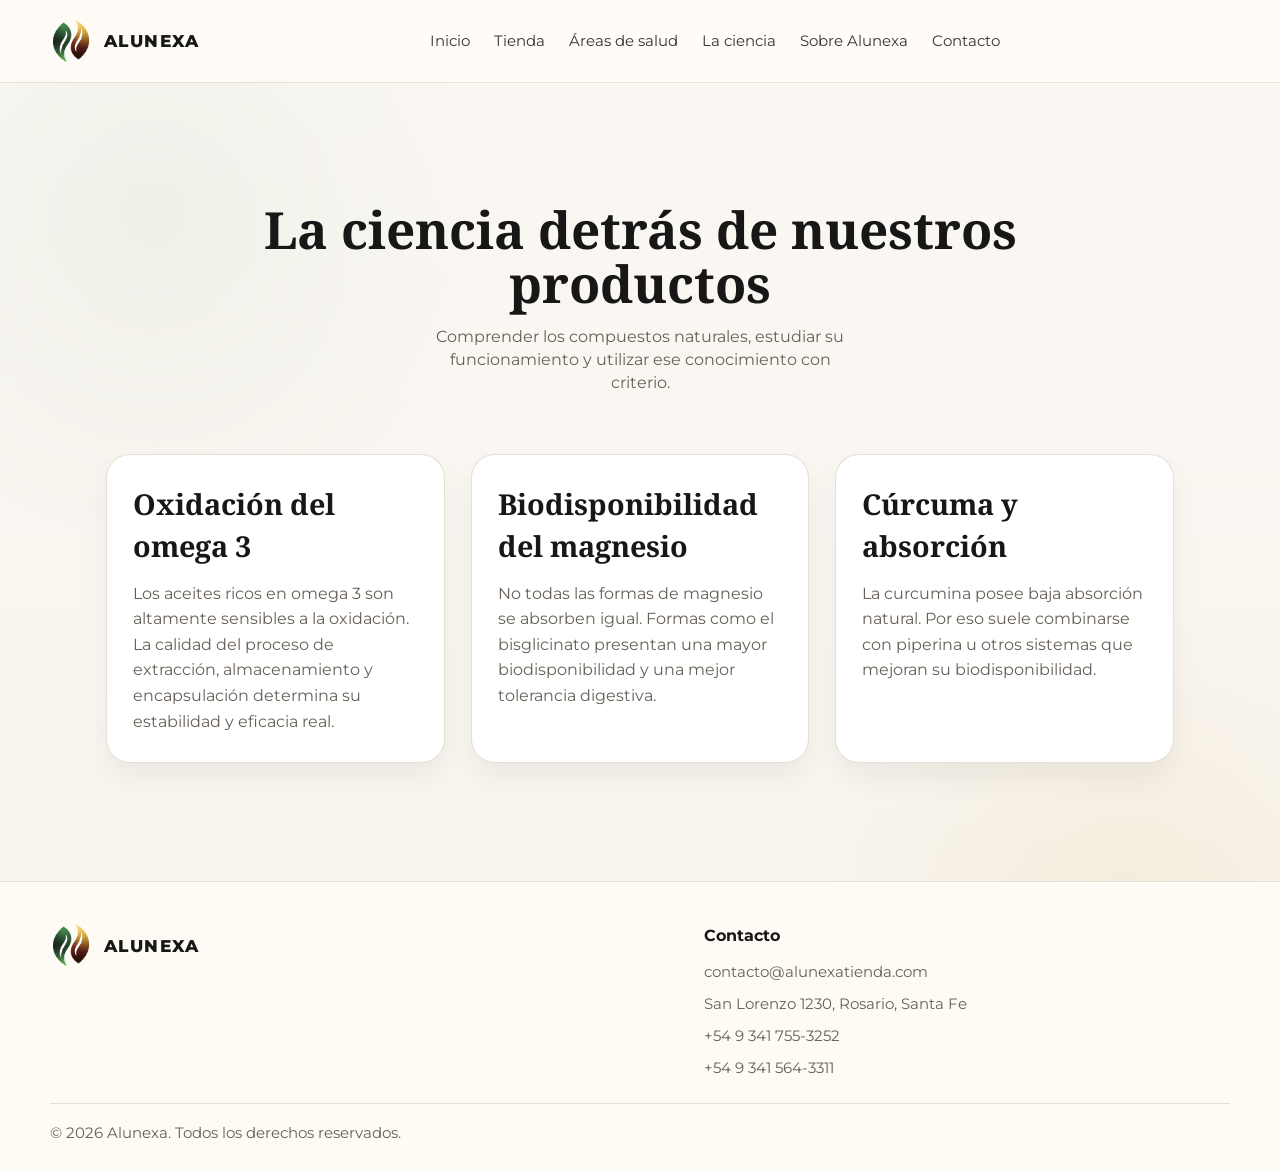
==== commit 81cbe6a4: "Actualiza dirección a San Lorenzo 1230, Rosario, Santa Fe Co-Authored-By: Claude Sonnet 4.6 <noreply" ====
--- a/ciencia.html
+++ b/ciencia.html
@@ -208,7 +208,7 @@
 <div class="footer-links">
 
 <a href="mailto:contacto@alunexatienda.com">contacto@alunexatienda.com</a>
-<span>Mendoza 7279, Rosario</span>
+<span>San Lorenzo 1230, Rosario, Santa Fe</span>
 <a href="tel:+5493417553252">+54 9 341 755-3252</a>
 <a href="tel:+5493415643311">+54 9 341 564-3311</a>
 
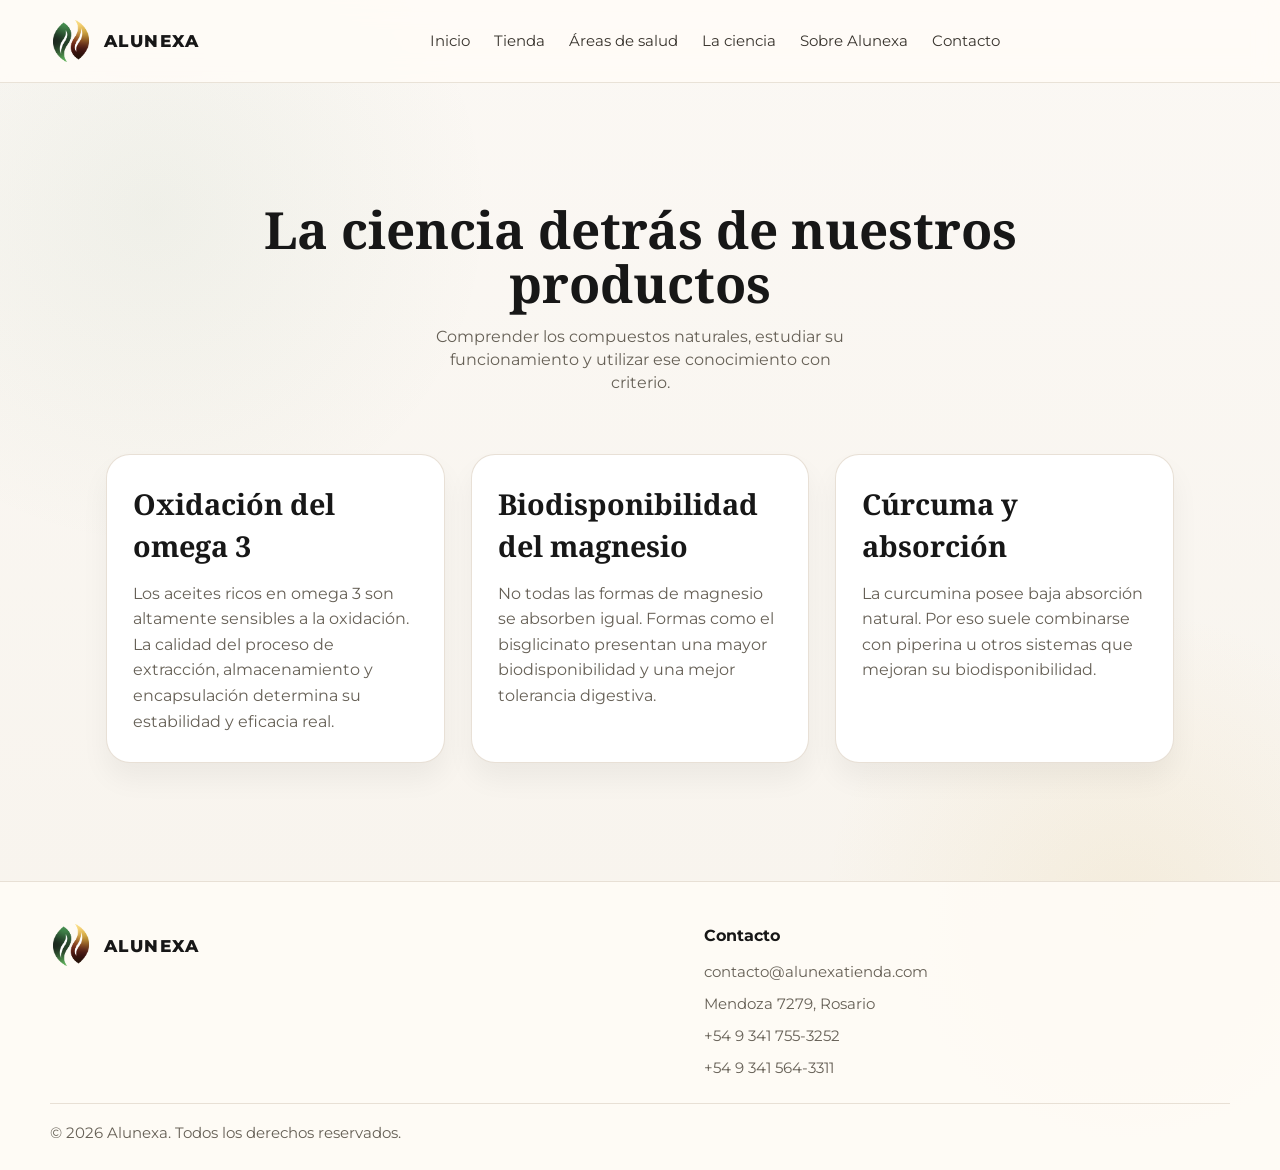
==== commit f33af167: "Revierte dirección y mapa (equivocación de proyecto) Co-Authored-By: Claude Sonnet 4.6 <noreply@anth" ====
--- a/ciencia.html
+++ b/ciencia.html
@@ -208,7 +208,7 @@
 <div class="footer-links">
 
 <a href="mailto:contacto@alunexatienda.com">contacto@alunexatienda.com</a>
-<span>San Lorenzo 1230, Rosario, Santa Fe</span>
+<span>Mendoza 7279, Rosario</span>
 <a href="tel:+5493417553252">+54 9 341 755-3252</a>
 <a href="tel:+5493415643311">+54 9 341 564-3311</a>
 
